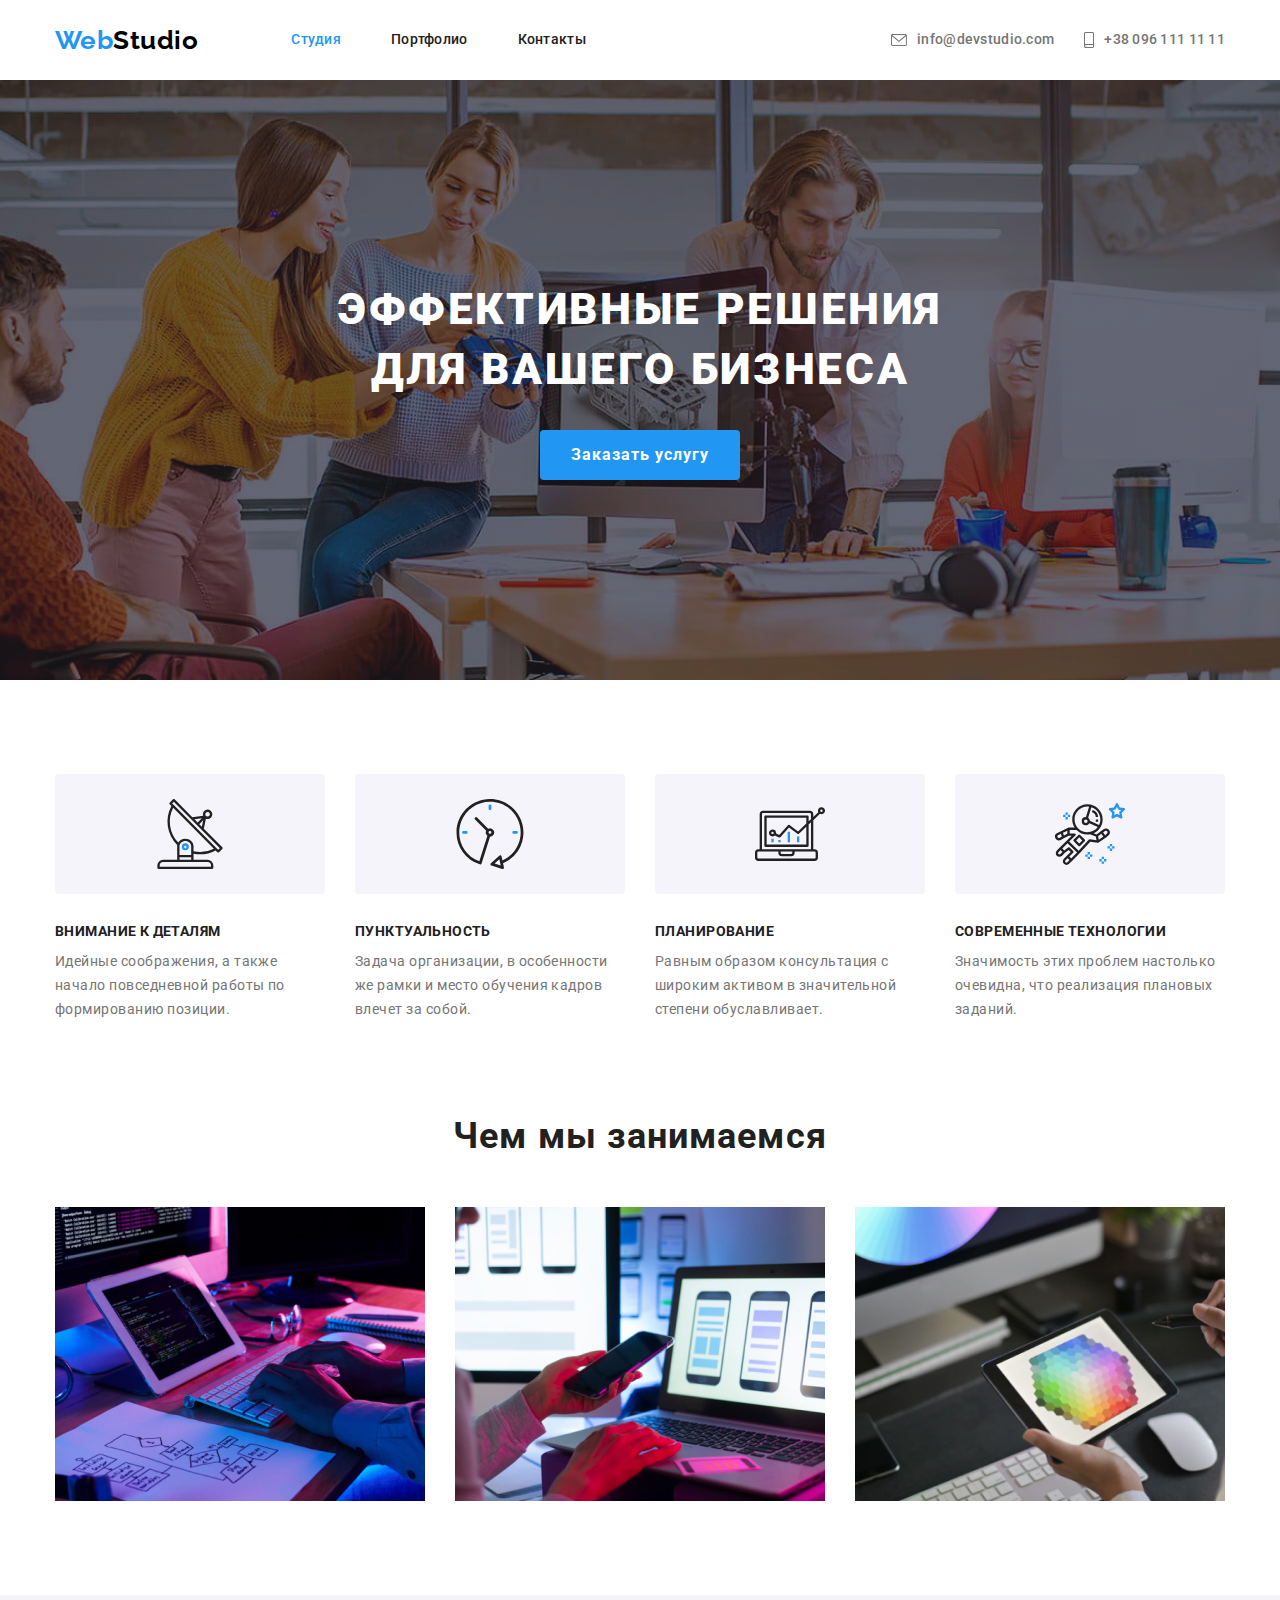
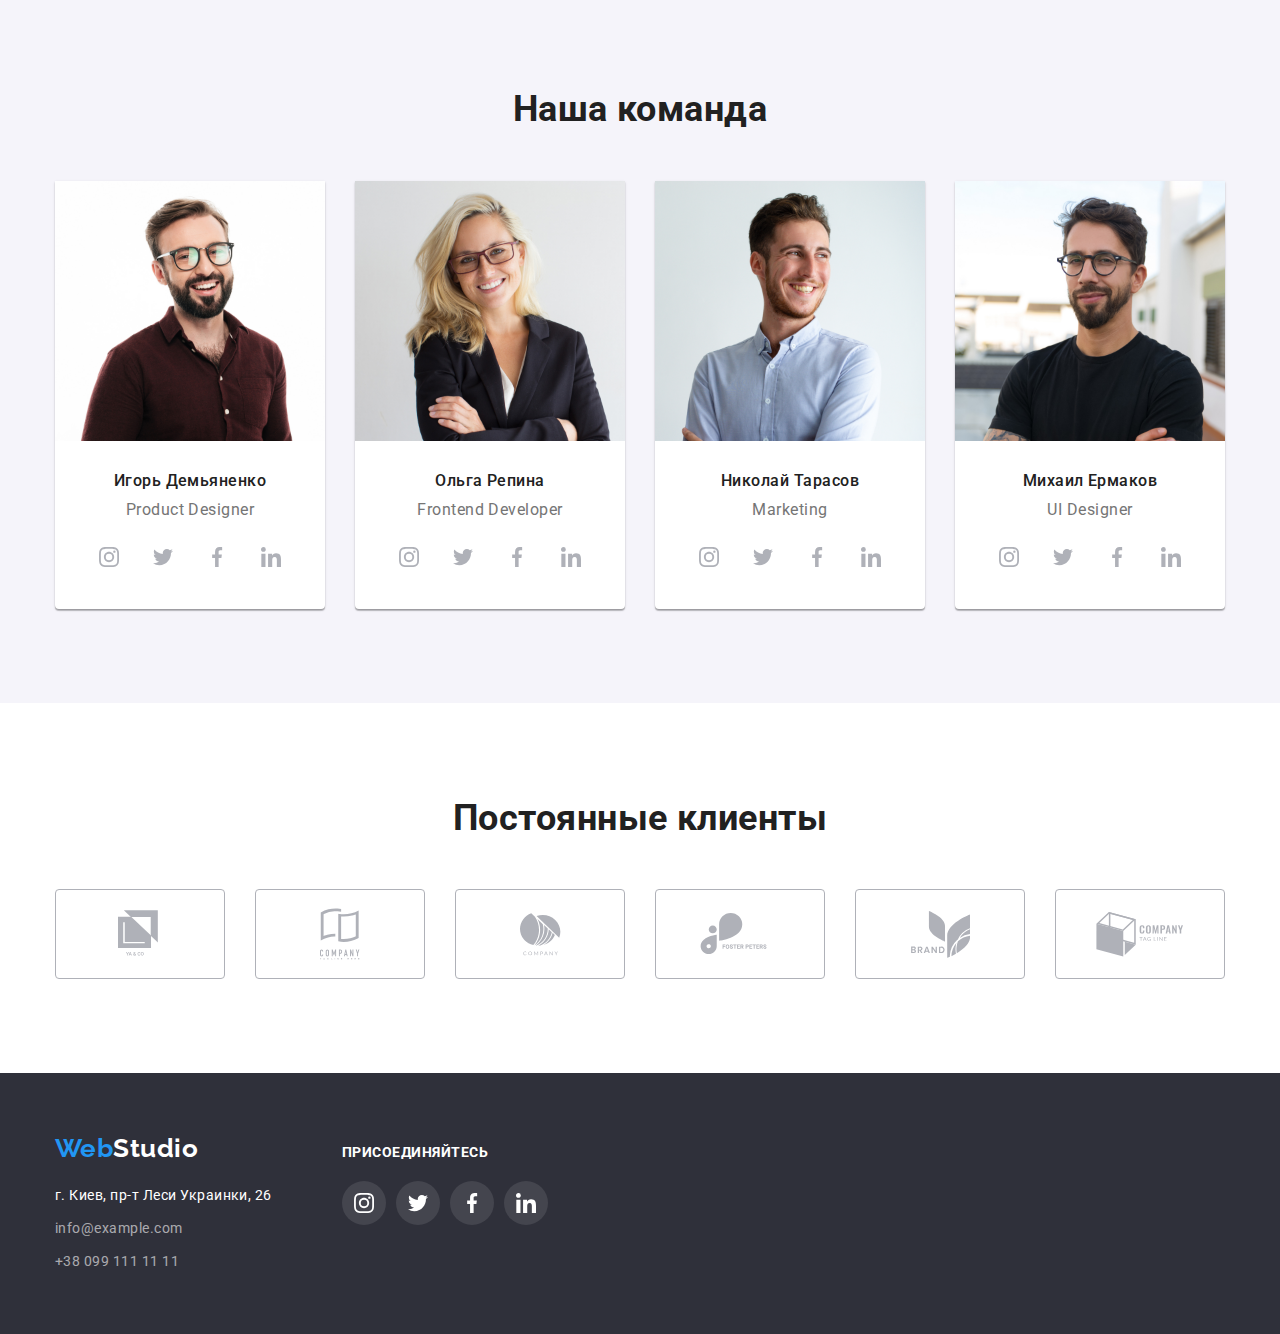
==== index.html @ a6a56ffd "start" ====
<!DOCTYPE html>
<html lang="ru">
  <head>
    <meta charset="UTF-8" />
    <meta name="viewport" content="width=device-width, initial-scale=1.0" />
    <title>WebStudio</title>
    <link rel="stylesheet" href="https://cdnjs.cloudflare.com/ajax/libs/modern-normalize/1.0.0/modern-normalize.min.css" />
    <link href="https://fonts.googleapis.com/css2?family=Raleway:wght@700&family=Roboto:wght@400;500;700;900&display=swap" rel="stylesheet" />
    <link rel="stylesheet" href="./css/main.css" />
  </head>
  <body>
    <header class="header">
      <div class="conteiner">
        <nav class="navigation">
          <a class="logo" href="./index.html"><span class="logohead">Web</span><span class="logolegs">Studio</span></a>
          <ul>
            <li class="site-nav">
              <a href="" class="view link">Студия</a>
            </li>
            <li class="site-nav">
              <a href="./portfolio.html" class="link">Портфолио</a>
            </li>
            <li class="site-nav">
              <a href="" class="link">Контакты</a>
            </li>
          </ul>
        </nav>
        <address class="address">
          <a class="item-header" href="mailto:info@devstudio.com">
            <svg width="16" height="12"><use href="./images/svg/symbol-defs.svg#envelope"></use></svg>info@devstudio.com
          </a>
          <a class="item-header" href="tel:+380961111111">
            <svg width="10" height="16"><use href="./images/svg/symbol-defs.svg#smartphone"></use></svg>+38 096 111 11 11
          </a>
        </address>
      </div>
    </header>
    <main>
      <!-- hero -->
      <section class="hero">
        <div class="conteiner">
          <h1 class="title-hero">
            Эффективные решения<br />
            для вашего бизнеса
          </h1>
          <button class="button" type="button" aria-label="Заказать услугу">Заказать услугу</button>
        </div>
      </section>
      <!-- advantages -->
      <section class="advantages">
        <div class="conteiner">
          <h2 hidden>Преимущества</h2>
          <ul class="advantages-list">
            <li class="item">
              <h3 class="title-advantages">Внимание к деталям</h3>
              <p class="text">Идейные соображения, а также начало повседневной работы по формированию позиции.</p>
            </li>
            <li class="item">
              <h3 class="title-advantages">Пунктуальность</h3>
              <p class="text">Задача организации, в особенности же рамки и место обучения кадров влечет за собой.</p>
            </li>
            <li class="item">
              <h3 class="title-advantages">Планирование</h3>
              <p class="text">Равным образом консультация с широким активом в значительной степени обуславливает.</p>
            </li>
            <li class="item">
              <h3 class="title-advantages">Современные технологии</h3>
              <p class="text">Значимость этих проблем настолько очевидна, что реализация плановых заданий.</p>
            </li>
          </ul>
        </div>
      </section>
      <!-- about -->
      <section class="about">
        <div class="conteiner">
          <h2 class="title">Чем мы занимаемся</h2>
          <ul>
            <li class="item">
              <img src="./images/about/box1.jpg" alt="фронт-энд разработка" width="370" height="294" />
            </li>
            <li class="item">
              <img src="./images/about/box2.jpg" alt="разработка мобильных приложений" width="370" height="294" />
            </li>
            <li class="item">
              <img src="./images/about/box3.jpg" alt="разработка игр" width="370" height="294" />
            </li>
          </ul>
        </div>
      </section>
      <!-- command -->
      <section class="command">
        <div class="conteiner">
          <h2 class="title">Наша команда</h2>
          <ul>
            <li class="foto">
              <img src="./images/command/igor_dem.jpg" alt="фотография дизайнера продукта" width="270" height="260" />
              <h3 class="name">Игорь Демьяненко</h3>
              <p class="profession" lang="en">Product Designer</p>
              <ul class="social">
                <li class="item">
                  <a class="icon-social" href="#">
                    <svg width="20" height="20">
                      <use href="./images/svg/symbol-defs.svg#instagram"></use>
                    </svg>
                  </a>
                </li>
                <li class="item">
                  <a class="icon-social" href="#">
                    <svg width="20" height="20">
                      <use href="./images/svg/symbol-defs.svg#twitter"></use>
                    </svg>
                  </a>
                </li>
                <li class="item">
                  <a class="icon-social" href="#">
                    <svg width="20" height="20">
                      <use href="./images/svg/symbol-defs.svg#facebook"></use>
                    </svg>
                  </a>
                </li>
                <li class="item">
                  <a class="icon-social" href="#">
                    <svg width="20" height="20">
                      <use href="./images/svg/symbol-defs.svg#linkedin"></use>
                    </svg>
                  </a>
                </li>
              </ul>
            </li>
            <li class="foto">
              <img src="./images/command/olga_rep.jpg" alt="фотография фронт-энд разработчика" width="270" height="260" />
              <h3 class="name">Ольга Репина</h3>
              <p class="profession" lang="en">Frontend Developer</p>
              <ul class="social">
                <li class="item">
                  <a class="icon-social" href="#">
                    <svg width="20" height="20">
                      <use href="./images/svg/symbol-defs.svg#instagram"></use>
                    </svg>
                  </a>
                </li>
                <li class="item">
                  <a class="icon-social" href="#">
                    <svg width="20" height="20">
                      <use href="./images/svg/symbol-defs.svg#twitter"></use>
                    </svg>
                  </a>
                </li>
                <li class="item">
                  <a class="icon-social" href="#">
                    <svg width="20" height="20">
                      <use href="./images/svg/symbol-defs.svg#facebook"></use>
                    </svg>
                  </a>
                </li>
                <li class="item">
                  <a class="icon-social" href="#">
                    <svg width="20" height="20">
                      <use href="./images/svg/symbol-defs.svg#linkedin"></use>
                    </svg>
                  </a>
                </li>
              </ul>
            </li>
            <li class="foto">
              <img src="./images/command/nikolai_ter.jpg" alt="фотография маркетолога" width="270" height="260" />
              <h3 class="name">Николай Тарасов</h3>
              <p class="profession" lang="en">Marketing</p>
              <ul class="social">
                <li class="item">
                  <a class="icon-social" href="#">
                    <svg width="20" height="20">
                      <use href="./images/svg/symbol-defs.svg#instagram"></use>
                    </svg>
                  </a>
                </li>
                <li class="item">
                  <a class="icon-social" href="#">
                    <svg width="20" height="20">
                      <use href="./images/svg/symbol-defs.svg#twitter"></use>
                    </svg>
                  </a>
                </li>
                <li class="item">
                  <a class="icon-social" href="#">
                    <svg width="20" height="20">
                      <use href="./images/svg/symbol-defs.svg#facebook"></use>
                    </svg>
                  </a>
                </li>
                <li class="item">
                  <a class="icon-social" href="#">
                    <svg width="20" height="20">
                      <use href="./images/svg/symbol-defs.svg#linkedin"></use>
                    </svg>
                  </a>
                </li>
              </ul>
            </li>
            <li class="foto">
              <img src="./images/command/mahail_erm.jpg" alt="фотография проектировщика" width="270" height="260" />
              <h3 class="name">Михаил Ермаков</h3>
              <p class="profession" lang="en">UI Designer</p>
              <ul class="social">
                <li class="item">
                  <a class="icon-social" href="#">
                    <svg width="20" height="20">
                      <use href="./images/svg/symbol-defs.svg#instagram"></use>
                    </svg>
                  </a>
                </li>
                <li class="item">
                  <a class="icon-social" href="#">
                    <svg width="20" height="20">
                      <use href="./images/svg/symbol-defs.svg#twitter"></use>
                    </svg>
                  </a>
                </li>
                <li class="item">
                  <a class="icon-social" href="#">
                    <svg width="20" height="20">
                      <use href="./images/svg/symbol-defs.svg#facebook"></use>
                    </svg>
                  </a>
                </li>
                <li class="item">
                  <a class="icon-social" href="#">
                    <svg width="20" height="20">
                      <use href="./images/svg/symbol-defs.svg#linkedin"></use>
                    </svg>
                  </a>
                </li>
              </ul>
            </li>
          </ul>
        </div>
      </section>
      <section class="clients">
        <div class="conteiner">
          <h2 class="title">Постоянные клиенты</h2>
          <ul>
            <li class="item">
              <a class="link-clients" href="#">
                <svg width="44" height="49">
                  <use href="./images/svg/symbol-defs.svg#logo1"></use>
                </svg>
              </a>
            </li>
            <li class="item">
              <a class="link-clients" href="#">
                <svg width="40" height="52">
                  <use href="./images/svg/symbol-defs.svg#logo2"></use>
                </svg>
              </a>
            </li>
            <li class="item">
              <a class="link-clients" href="#">
                <svg width="41" height="43">
                  <use href="./images/svg/symbol-defs.svg#logo3"></use>
                </svg>
              </a>
            </li>
            <li class="item">
              <a class="link-clients" href="#">
                <svg width="80" height="42">
                  <use href="./images/svg/symbol-defs.svg#logo4"></use>
                </svg>
              </a>
            </li>
            <li class="item">
              <a class="link-clients" href="#">
                <svg width="59" height="47">
                  <use href="./images/svg/symbol-defs.svg#logo5"></use>
                </svg>
              </a>
            </li>
            <li class="item">
              <a class="link-clients" href="#">
                <svg width="88" height="45">
                  <use href="./images/svg/symbol-defs.svg#logo6"></use>
                </svg>
              </a>
            </li>
          </ul>
        </div>
      </section>
    </main>
    <footer class="footer">
      <div class="conteiner">
        <div class="nav-footer">
          <a class="logo" href="./index.html"><span class="logohead">Web</span><span class="logolegs">Studio</span></a>
          <address>
            <ul class="footer-address">
              <li>
                <a class="geo link-footer" href="https://goo.gl/maps/Fe4PKMYuGCPEi5KR7" target="_blank">г. Киев, пр-т Леси Украинки, 26</a>
              </li>
              <li>
                <a class="link-footer" href="mailto:info@example.com">info@example.com</a>
              </li>
              <li>
                <a class="link-footer" href="tel:+380991111111">+38 099 111 11 11</a>
              </li>
            </ul>
          </address>
        </div>
        <div class="social-footer">
          <h3 class="title">присоединяйтесь</h3>
          <ul class="social">
            <li class="item">
              <a class="icon-social" href="#">
                <svg width="20" height="20">
                  <use href="./images/svg/symbol-defs.svg#instagram"></use>
                </svg>
              </a>
            </li>
            <li class="item">
              <a class="icon-social" href="#">
                <svg width="20" height="20">
                  <use href="./images/svg/symbol-defs.svg#twitter"></use>
                </svg>
              </a>
            </li>
            <li class="item">
              <a class="icon-social" href="#">
                <svg width="20" height="20">
                  <use href="./images/svg/symbol-defs.svg#facebook"></use>
                </svg>
              </a>
            </li>
            <li class="item">
              <a class="icon-social" href="#">
                <svg width="20" height="20">
                  <use href="./images/svg/symbol-defs.svg#linkedin"></use>
                </svg>
              </a>
            </li>
          </ul>
        </div>
      </div>
    </footer>
  </body>
</html>
---- css/main.css ----
/* основной цвет текста color: #757575 */
/* вторичный цвет текста color: #212121 */
/* основной фон color: #ffffff; */
/* вторичный фон color: #2F303A */
/* вспомогательный фон color: #F5F4FA */
/* цвет логотипа color: #2196F3; */
/* вторичный цвет логотипа color: #000000 */

:root {
  --primary-text-color: #757575;
  --title-text-color: #212121;
  --primary-fon-color: #ffffff;
  --secondary-fon-color: #2f303a;
  --supporting-fon-color: #f5f4fa;
  --primary-logo-color: #2196f3;
  --secondary--logo-colr: #000000;
}

*,
::before,
::after {
  margin: 0;
  padding: 0;
}

body {
  background-color: var(--primary-fon-color);
  color: var(--primary-text-color);

  font-family: roboto, sans-serif;
  letter-spacing: 0.03em;
}

li {
  list-style-type: none;
}

a {
  text-decoration: none;
}

h1,
h2,
h3,
h4,
h5,
h6 {
  color: var(--title-text-color);
}

img {
  display: block;
}

ul {
  display: flex;
}

.conteiner {
  display: flex;
  align-items: center;
  /* background-color: teal; */
  width: 1200px;
  padding-left: 15px;
  padding-right: 15px;
  margin-left: auto;
  margin-right: auto;
}

/* header */

/* logo  */

.header .logo {
  margin-right: 93px;
}

.logohead {
  color: var(--primary-logo-color);

  font-family: raleway, sans-serif;
  font-weight: 700;
  font-size: 26px;
  line-height: 1.19;
}

.logolegs {
  color: var(--secondary--logo-colr);

  font-family: raleway, sans-serif;
  font-weight: 700;
  font-size: 26px;
  line-height: 1.19;
}

/* site-nav */

.navigation {
  display: flex;
  align-items: center;
}

.site-nav .link {
  display: flex;
  padding-top: 32px;
  padding-bottom: 32px;
  color: var(--title-text-color);

  font-weight: 500;
  font-size: 14px;
  line-height: 1.14;
  letter-spacing: 0.02em;
}

.site-nav:not(:last-child) {
  margin-right: 50px;
}

.navigation .view {
  color: var(--primary-logo-color);

  font-weight: 500;
  font-size: 14px;
  line-height: 1.14;
  letter-spacing: 0.02em;
}

.site-nav .link:hover,
.site-nav .link:focus {
  color: var(--primary-logo-color);
}

/* header-address */

.address {
  display: flex;
  align-items: center;

  margin-left: auto;
  /* background-color: yellow; */
}

.address .item-header {
  display: flex;
  align-items: center;
  color: var(--primary-text-color);

  font-style: normal;
  font-weight: 500;
  font-size: 14px;
  line-height: 1.14;
  letter-spacing: 0.02em;
}

.address .item-header:not(:last-child) {
  margin-right: 30px;
}

.address svg {
  fill: var(--primary-text-color);

  margin-right: 10px;
}

.address .item-header:hover,
.address .item-header:focus {
  color: var(--primary-logo-color);
}
.item-header:hover svg,
.item-header:focus svg {
  fill: var(--primary-logo-color);
}

/* hero */

.hero {
  background-image: linear-gradient(rgba(47, 48, 58, 0.4), rgba(47, 48, 58, 0.4)), url(../images/hero/hero.jpg);
  background-repeat: no-repeat;
  background-position: center;
  height: 600px;
}
.hero > .conteiner {
  flex-direction: column;
  padding-top: 200px;
  padding-bottom: 200px;
}

.conteiner .title-hero {
  margin-bottom: 30px;

  color: var(--primary-fon-color);

  font-weight: 900;
  font-size: 44px;
  line-height: 1.36;
  text-align: center;
  text-transform: uppercase;
  letter-spacing: 0.06em;
}

.conteiner > .button {
  min-width: 200px;
  height: 50px;
  border: 0;
  border-radius: 4px;

  background-color: var(--primary-logo-color);
  color: var(--primary-fon-color);

  font-weight: 700;
  font-size: 16px;
  line-height: 1.87;
  letter-spacing: 0.06em;
}

/* advantages */

.advantages > .conteiner {
  /* background-color: #000000; */
  padding-top: 94px;
  padding-bottom: 94px;
}

.advantages-list > li:not(:last-child) {
  margin-right: 30px;
}
.advantages-list .title-advantages {
  margin-bottom: 10px;
  font-weight: 700;
  font-size: 14px;
  line-height: 1.14;
  text-transform: uppercase;
  letter-spacing: 0.03em;
}

.advantages-list .text {
  font-weight: 400;
  font-size: 14px;
  line-height: 1.71;
}
.advantages-list .item::before {
  content: "";
  display: flex;
  background-color: var(--supporting-fon-color);
  width: 270px;
  height: 120px;
  border-radius: 4px;
  margin-bottom: 30px;
}

.advantages-list .item:nth-child(1)::before {
  content: "";
  display: flex;
  background-image: url(../images/svg/antenna.svg);
  background-repeat: no-repeat;
  background-position: center;
  background-size: 70px;
}

.advantages-list .item:nth-child(2)::before {
  content: "";
  display: flex;
  background-image: url(../images/svg/clock.svg);
  background-repeat: no-repeat;
  background-position: center;
  background-size: 70px;
}

.advantages-list .item:nth-child(3)::before {
  content: "";
  display: flex;
  background-image: url(../images/svg/diagram.svg);
  background-repeat: no-repeat;
  background-position: center;
  background-size: 70px;
}

.advantages-list .item:nth-child(4)::before {
  content: "";
  display: flex;
  background-image: url(../images/svg/astronaut.svg);
  background-repeat: no-repeat;
  background-position: center;
  background-size: 70px;
}
/* about */

/* .about {
  background-color: teal;
} */

.about > .conteiner {
  flex-direction: column;
  padding-bottom: 94px;
}

.about .title {
  margin-bottom: 50px;

  font-weight: 700;
  font-size: 36px;
  line-height: 1.16;
  letter-spacing: 0.03em;
  text-align: center;
}

.about .item:not(:last-child) {
  margin-right: 30px;
}

/* .command */

.command {
  background-color: var(--supporting-fon-color);
}

.command > .conteiner {
  flex-direction: column;
  padding-top: 94px;
  padding-bottom: 94px;
}

.command .title {
  margin-bottom: 50px;

  font-weight: 700;
  font-size: 36px;
  line-height: 1.16;
  text-align: center;
}
.foto > img {
  margin-bottom: 30px;
}
.foto > .name {
  margin-bottom: 10px;
}

.conteiner .foto {
  padding-bottom: 30px;
  border-radius: 0px 0px 4px 4px;
  box-shadow: 0px 1px 3px rgba(0, 0, 0, 0.12), 0px 1px 1px rgba(0, 0, 0, 0.14), 0px 2px 1px rgba(0, 0, 0, 0.2);

  background-color: var(--primary-fon-color);
  /* background-color: yellow; */

  height: 428px;
  width: 270px;
}
.conteiner .foto:not(:last-child) {
  margin-right: 30px;
}

.name {
  text-align: center;
  font-weight: 500;
  font-size: 16px;
  line-height: 1.19;
}

.profession {
  margin-bottom: 16px;
  text-align: center;
  font-weight: 400;
  font-size: 16px;
  line-height: 1.19;
}

.command .social {
  padding: 0 32px;
}

.command .icon-social {
  display: flex;
  align-items: center;
  justify-content: center;
  width: 44px;
  height: 44px;
  border-radius: 50%;
  /* background-color: cyan; */
}

.icon-social svg {
  fill: #afb1b8;
}

.command .item:not(:last-child) {
  margin-right: 10px;
}

.command .icon-social:hover,
.command .icon-social:focus {
  background-color: var(--primary-logo-color);
}

.icon-social:hover svg,
.icon-social:focus svg {
  fill: var(--primary-fon-color);
}

/* clients */
.clients .conteiner {
  display: block;
  padding-top: 94px;
  padding-bottom: 94px;
}

.clients .title {
  margin-bottom: 50px;
  text-align: center;
  font-style: normal;
  font-weight: 700;
  font-size: 36px;
  line-height: 1.17;
}

.clients .link-clients {
  display: flex;
  align-items: center;
  justify-content: center;
  fill: #afb1b8;
  width: 170px;
  height: 90px;
  border: 1px solid #afb1b8;
  border-radius: 4px;
}

.clients .item:not(:last-child) {
  margin-right: 30px;
}

.clients .link-clients:hover,
.clients .link-clients:focus {
  border: 1px solid var(--primary-logo-color);
  border-radius: 4px;
}

.link-clients:hover svg,
.link-clients:focus svg {
  fill: var(--primary-logo-color);
}

/* footer */

.footer {
  background-color: var(--secondary-fon-color);
}

.footer > .conteiner {
  align-items: flex-start;
  padding-top: 60px;
  padding-bottom: 60px;
}

.footer .nav-footer {
  margin-right: 70px;
}

.footer .social-footer {
  padding-top: 12px;
}

/* logo  */

.footer .logolegs {
  color: var(--primary-fon-color);
}

.footer .logo {
  display: flex;
  margin-bottom: 20px;
}

/* address  */

.footer .footer-address {
  flex-direction: column;
}

.footer-address > li:not(:last-child) {
  margin-bottom: 9px;
}

.footer-address .geo {
  color: var(--primary-fon-color);

  font-style: normal;
  font-weight: 400;
  font-size: 14px;
  line-height: 1.71;
}

.link-footer {
  color: rgba(255, 255, 255, 0.6);

  font-style: normal;
  font-weight: 400;
  font-size: 14px;
  line-height: 1.71;
}

.footer .title {
  color: var(--primary-fon-color);

  font-style: normal;
  text-transform: uppercase;
  font-weight: 700;
  font-size: 14px;
  line-height: 1.14;
}

.footer .title {
  margin-bottom: 20px;
}

.footer .icon-social {
  display: flex;
  align-items: center;
  justify-content: center;
  height: 44px;
  width: 44px;
  background-color: rgba(255, 255, 255, 0.1);
  border-radius: 50%;
}

.footer .item:not(:last-child) {
  margin-right: 10px;
}
.footer .icon-social svg {
  fill: var(--primary-fon-color);
}
.footer .icon-social:hover,
.footer .icon-social:focus {
  background-color: var(--primary-logo-color);
}
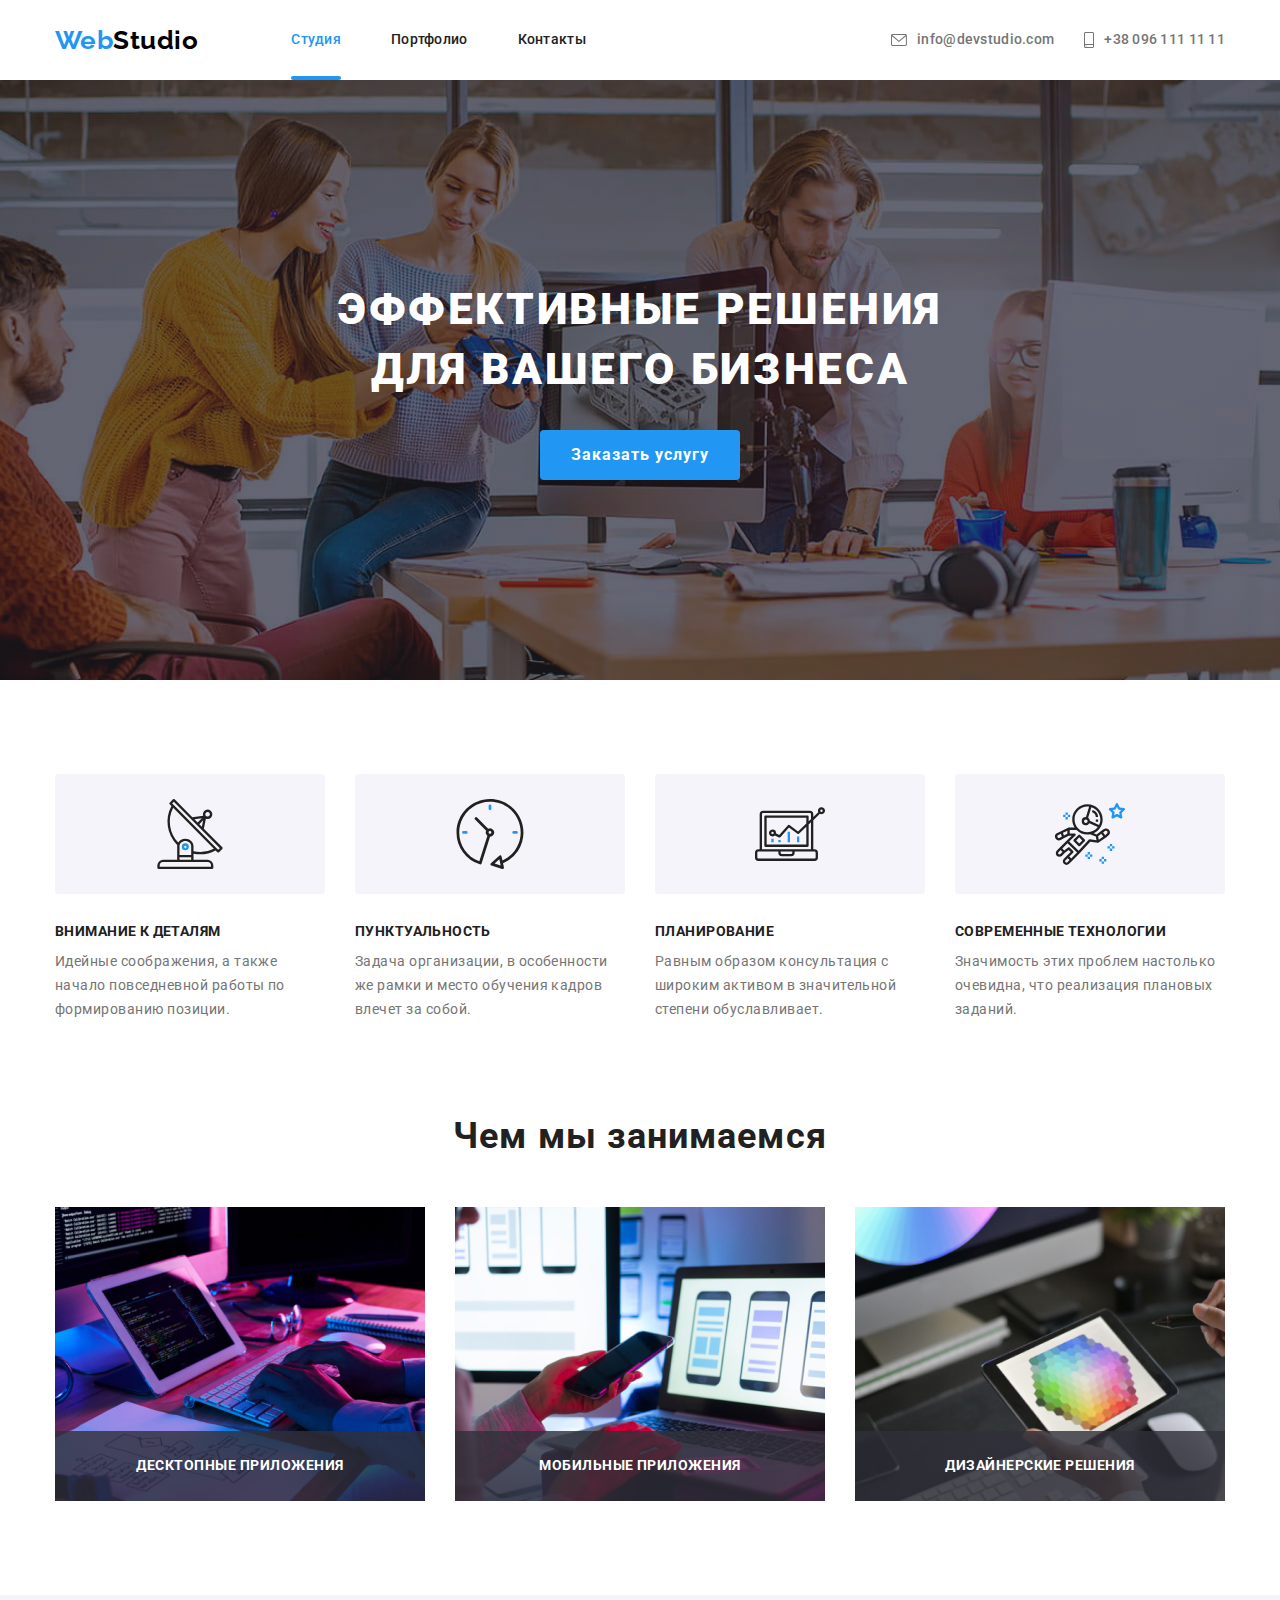
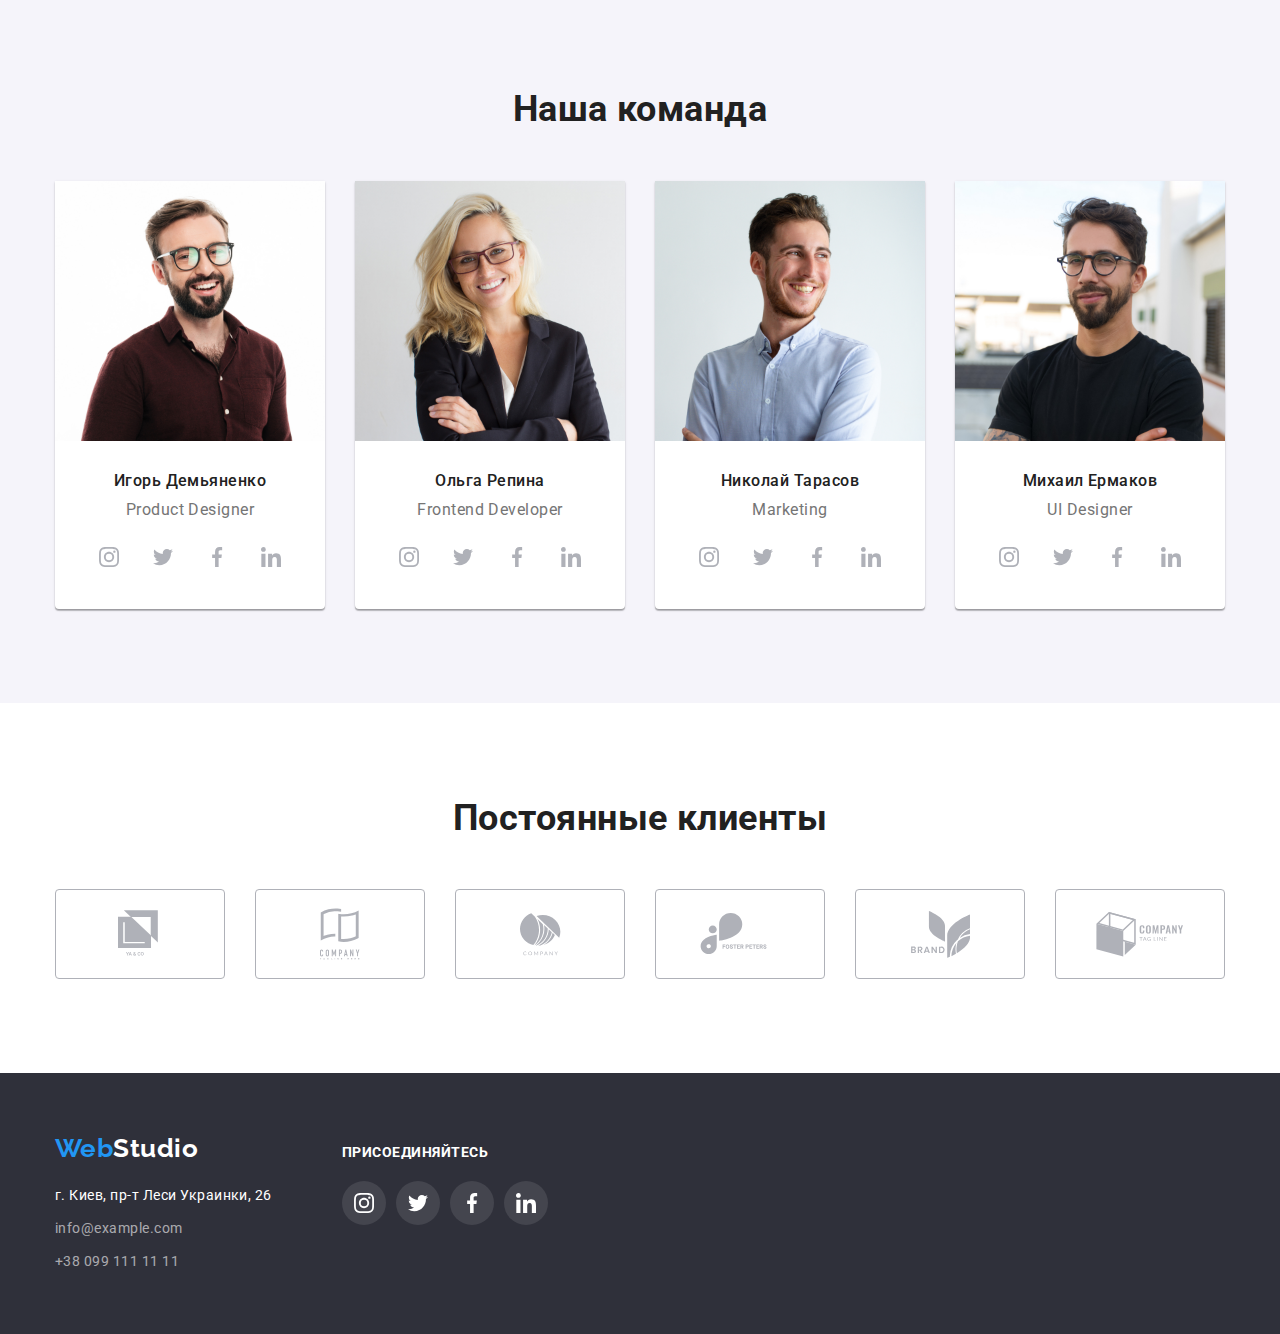
==== commit 5d161aee: "1" ====
--- a/index.html
+++ b/index.html
@@ -43,7 +43,7 @@
             Эффективные решения<br />
             для вашего бизнеса
           </h1>
-          <button class="button" type="button" aria-label="Заказать услугу">Заказать услугу</button>
+          <button class="button" type="button" aria-label="Заказать услугу" data-modal-open>Заказать услугу</button>
         </div>
       </section>
       <!-- advantages -->
@@ -77,12 +77,15 @@
           <ul>
             <li class="item">
               <img src="./images/about/box1.jpg" alt="фронт-энд разработка" width="370" height="294" />
+              <span class="text">Десктопные приложения</span>
             </li>
             <li class="item">
               <img src="./images/about/box2.jpg" alt="разработка мобильных приложений" width="370" height="294" />
+              <span class="text">Мобильные приложения</span>
             </li>
             <li class="item">
               <img src="./images/about/box3.jpg" alt="разработка игр" width="370" height="294" />
+              <span class="text">Дизайнерские решения</span>
             </li>
           </ul>
         </div>
@@ -338,5 +341,16 @@
         </div>
       </div>
     </footer>
+    <div class="backdrop is-hidden" data-modal>
+      <div class="modal">
+<button type="button" class="close-button" data-modal-close>
+<svg width="12" height="12">
+  <use href="./images/svg/symbol-defs.svg#icon-krest"></use>
+</svg>
+</button>
+      </div>
+    </div>
+
+    <script src="./js/modal.js"></script>
   </body>
 </html>
--- a/css/main.css
+++ b/css/main.css
@@ -99,6 +99,9 @@
   display: flex;
   align-items: center;
 }
+.site-nav {
+  position: relative;
+}
 
 .site-nav .link {
   display: flex;
@@ -110,6 +113,8 @@
   font-size: 14px;
   line-height: 1.14;
   letter-spacing: 0.02em;
+
+  transition: color 250ms cubic-bezier(0.4, 0, 0.2, 1);
 }
 
 .site-nav:not(:last-child) {
@@ -123,6 +128,17 @@
   font-size: 14px;
   line-height: 1.14;
   letter-spacing: 0.02em;
+}
+
+.navigation .view::after {
+  content: "";
+  position: absolute;
+  bottom: 0;
+  left: 0;
+  width: 100%;
+  height: 4px;
+  background-color: var(--primary-logo-color);
+  border-radius: 2px;
 }
 
 .site-nav .link:hover,
@@ -150,6 +166,8 @@
   font-size: 14px;
   line-height: 1.14;
   letter-spacing: 0.02em;
+
+  transition: color 250ms cubic-bezier(0.4, 0, 0.2, 1);
 }
 
 .address .item-header:not(:last-child) {
@@ -160,6 +178,8 @@
   fill: var(--primary-text-color);
 
   margin-right: 10px;
+
+  transition: fill 250ms cubic-bezier(0.4, 0, 0.2, 1);
 }
 
 .address .item-header:hover,
@@ -211,6 +231,7 @@
   font-size: 16px;
   line-height: 1.87;
   letter-spacing: 0.06em;
+  cursor: pointer;
 }
 
 /* advantages */
@@ -285,10 +306,6 @@
 }
 /* about */
 
-/* .about {
-  background-color: teal;
-} */
-
 .about > .conteiner {
   flex-direction: column;
   padding-bottom: 94px;
@@ -302,6 +319,29 @@
   line-height: 1.16;
   letter-spacing: 0.03em;
   text-align: center;
+}
+
+.about .item {
+  position: relative;
+}
+
+.about .text {
+  position: absolute;
+  bottom: 0;
+  left: 0;
+  display: flex;
+  align-items: center;
+  justify-content: center;
+  width: 100%;
+  height: 70px;
+
+  color: var(--primary-fon-color);
+  font-weight: 700;
+  font-size: 14px;
+  line-height: 1.14;
+
+  text-transform: uppercase;
+  background-color: rgba(47, 48, 58, 0.8);
 }
 
 .about .item:not(:last-child) {
@@ -376,11 +416,14 @@
   width: 44px;
   height: 44px;
   border-radius: 50%;
-  /* background-color: cyan; */
+
+  transition: background-color 250ms cubic-bezier(0.4, 0, 0.2, 1);
 }
 
 .icon-social svg {
   fill: #afb1b8;
+
+  transition: fill 250ms cubic-bezier(0.4, 0, 0.2, 1);
 }
 
 .command .item:not(:last-child) {
@@ -422,6 +465,12 @@
   height: 90px;
   border: 1px solid #afb1b8;
   border-radius: 4px;
+
+  transition: border 250ms cubic-bezier(0.4, 0, 0.2, 1), border-radius 250ms cubic-bezier(0.4, 0, 0.2, 1);
+}
+
+.link-clients svg {
+  transition: fill 250ms cubic-bezier(0.4, 0, 0.2, 1);
 }
 
 .clients .item:not(:last-child) {
@@ -520,6 +569,8 @@
   width: 44px;
   background-color: rgba(255, 255, 255, 0.1);
   border-radius: 50%;
+
+  transition: background-color 250ms cubic-bezier(0.4, 0, 0.2, 1);
 }
 
 .footer .item:not(:last-child) {
@@ -532,3 +583,48 @@
 .footer .icon-social:focus {
   background-color: var(--primary-logo-color);
 }
+
+/* modal */
+
+.backdrop {
+  position: fixed;
+  top: 0;
+  left: 0;
+  width: 100%;
+  height: 100%;
+  background-color: rgba(0, 0, 0, 0.2);
+
+  transition: all 250ms cubic-bezier(0.4, 0, 0.2, 1);
+}
+
+.modal {
+  position: absolute;
+  top: 50%;
+  left: 50%;
+  transform: translate(-50%, -50%);
+  width: 528px;
+  height: 581px;
+
+  background-color: var(--primary-fon-color);
+}
+
+.backdrop .close-button {
+  position: absolute;
+  top: 8px;
+  right: 8px;
+  width: 30px;
+  height: 30px;
+  display: flex;
+  justify-content: center;
+  align-items: center;
+  border: 1px solid rgba(0, 0, 0, 0.1);
+  border-radius: 50%;
+  background-color: transparent;
+  cursor: pointer;
+}
+
+.is-hidden {
+  opacity: 0;
+  visibility: hidden;
+  pointer-events: none;
+}
